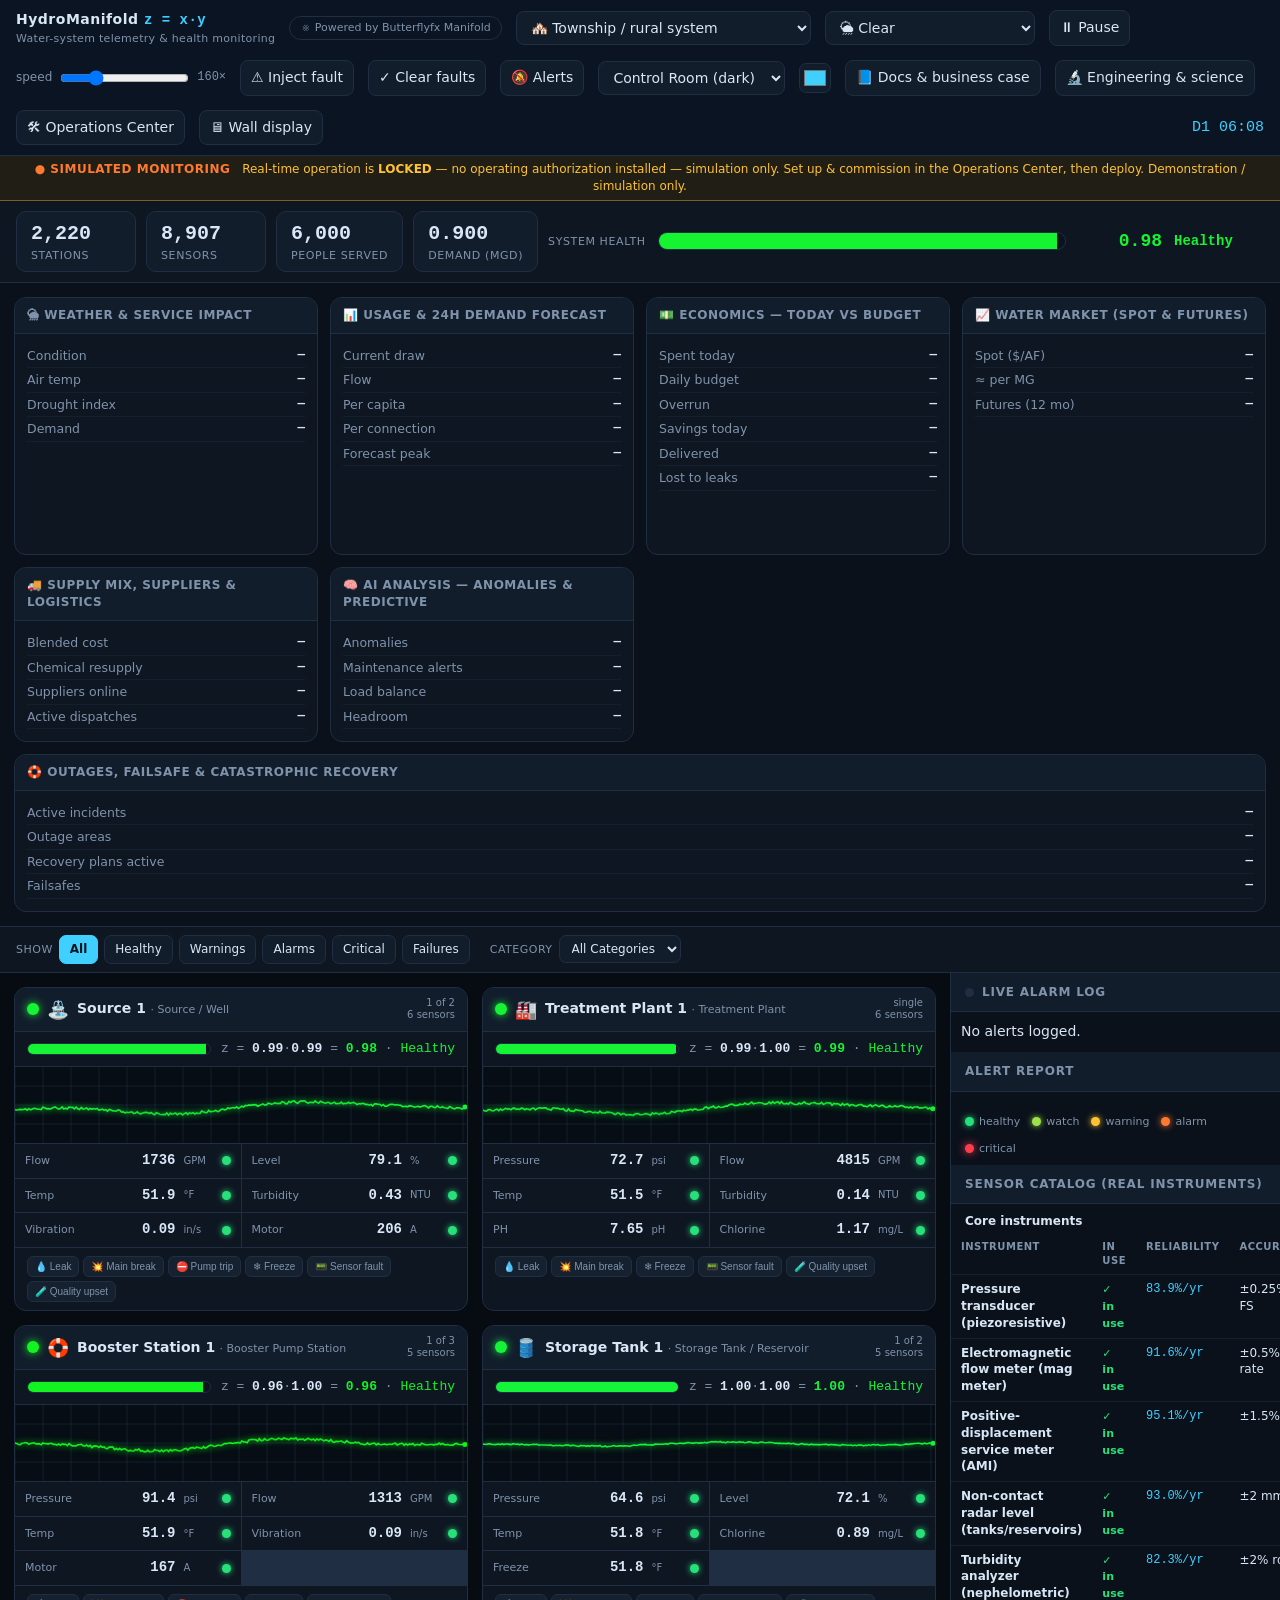
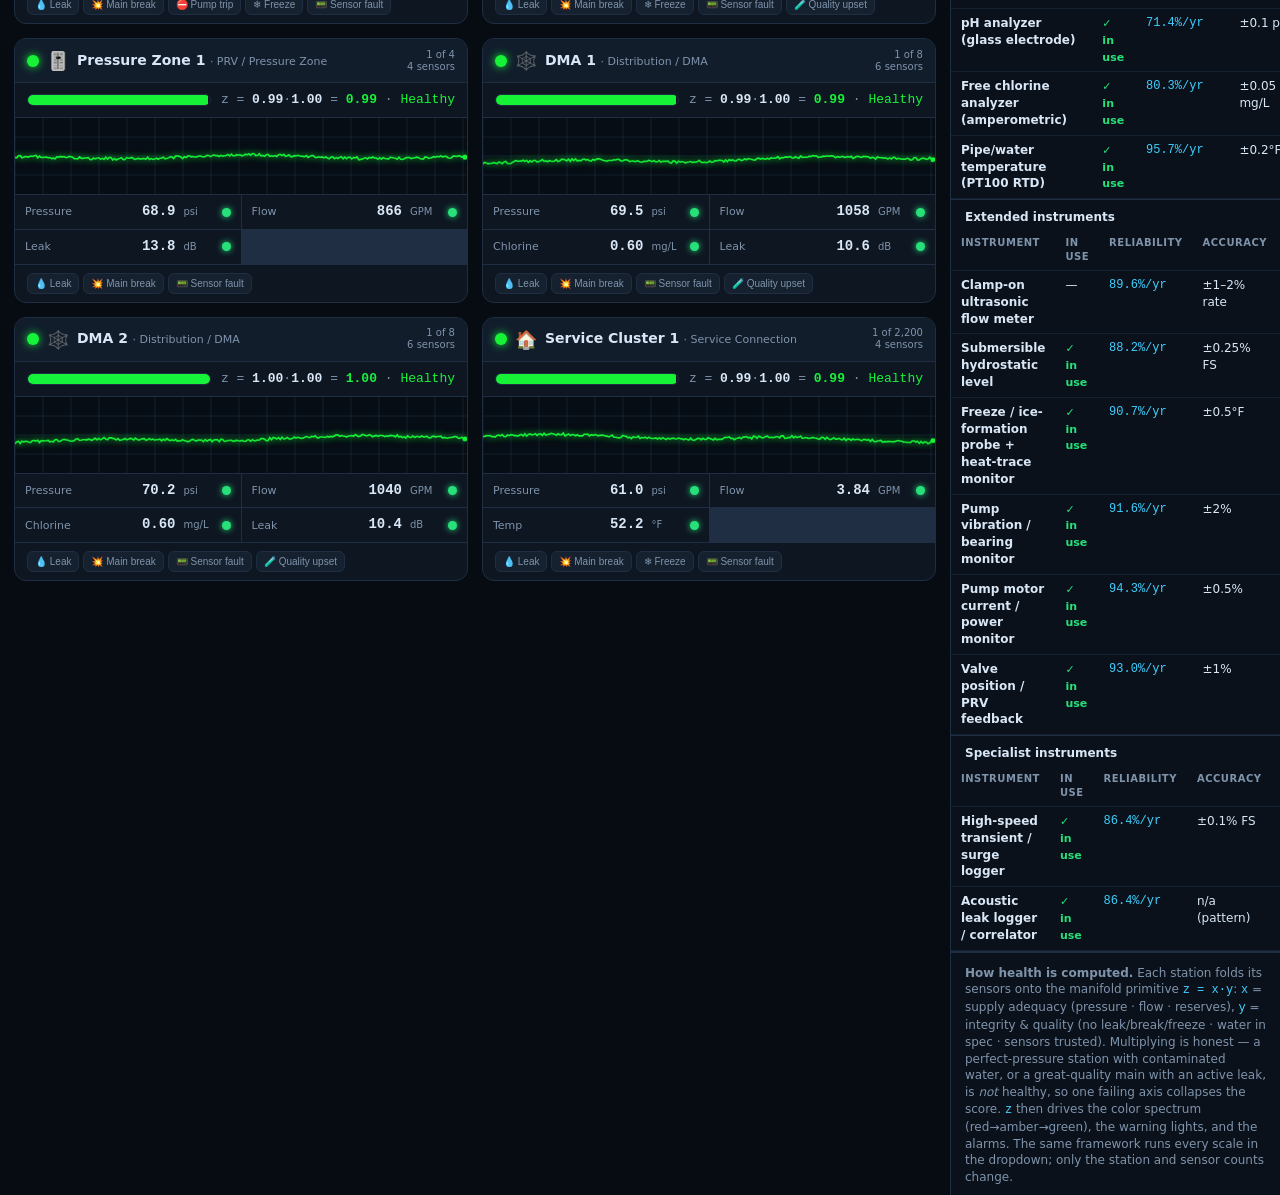
==== index.html @ 540347ca "Initial commit — HydroManifold (The Conduit) water-system platform Water-system telemetry, health mo" ====
<!DOCTYPE html>
<html lang="en">

<head>
  <meta charset="UTF-8">
  <meta name="viewport" content="width=device-width, initial-scale=1.0">
  <title>HydroManifold — Water System Telemetry &amp; Health Monitoring (z = x·y)</title>
  <meta name="description"
    content="A functional water-system monitoring simulation: real sensors, real alarm bands, EKG-style live monitors, manifold z=x·y health color spectrum, predictive ETAs, and one framework that scales from a single home to a city.">
  <link rel="stylesheet" href="styles.css">
</head>

<body>
  <div class="topbar">
    <div class="brand"><span id="brandname">HydroManifold</span> <span class="eq">z = x·y</span>
      <small>Water-system telemetry &amp; health monitoring</small>
    </div>
    <a class="poweredby" href="platform.html" title="The manifold paradigm — documentation &amp; proofs">⨳ Powered by Butterflyfx Manifold</a>
    <select id="tier" title="Scale"></select>
    <select id="weather" title="Weather scenario"></select>
    <button id="play" title="Pause / resume">⏸ Pause</button>
    <div class="speedwrap">speed
      <input type="range" id="speed" min="20" max="600" step="20" value="160">
      <span id="speedlbl" class="mono">160×</span>
    </div>
    <button id="inject" title="Inject a random fault into a station">⚠ Inject fault</button>
    <button id="clear" title="Clear all injected faults">✓ Clear faults</button>
    <button id="sound" title="Optional audible alerts (off by default)">🔕 Alerts</button>
    <select id="theme" title="Theme — make it yours"></select>
    <input type="color" id="accent" title="Accent color" style="width:32px;height:30px;padding:2px;background:var(--panel2);border:1px solid var(--edge);border-radius:7px;cursor:pointer">
    <a class="navlink" href="docs.html" target="_blank" rel="noopener">📘 Docs &amp; business case</a>
    <a class="navlink" href="engineering.html" target="_blank" rel="noopener">🔬 Engineering &amp; science</a>
    <a class="navlink" href="platform.html" target="_blank" rel="noopener">🛠 Operations Center</a>
    <button id="wall" title="Wall display (full-screen control-room view)">🖥 Wall display</button>
    <button id="wall-exit" style="display:none">✕ Exit wall</button>
    <div class="spacer"></div>
    <div class="clock mono" id="clock">D1 06:00</div>
  </div>

  <div class="demobar" id="demobar"><span class="simblink">● SIMULATED MONITORING</span> Demonstration &amp; simulation only — not connected to any real water system. Real operations require a licensed copy on your own infrastructure.</div>

  <div class="scalebar">
    <div class="scale-card"><div class="v mono" id="sc-stations">—</div><div class="l">Stations</div></div>
    <div class="scale-card"><div class="v mono" id="sc-sensors">—</div><div class="l">Sensors</div></div>
    <div class="scale-card"><div class="v mono" id="sc-pop">—</div><div class="l">People served</div></div>
    <div class="scale-card"><div class="v mono" id="sc-demand">—</div><div class="l">Demand (MGD)</div></div>
    <div class="sys-health">
      <div style="font-size:11px;color:var(--muted);text-transform:uppercase;letter-spacing:.6px">System health</div>
      <div class="bar"><div class="fill" id="sys-fill"></div></div>
      <div class="z mono" id="sys-z">—</div>
      <div id="sys-status" class="mono" style="min-width:90px;font-weight:700">—</div>
    </div>
  </div>

  <section class="ops" id="ops">
    <div class="opscard"><h4>🌦 Weather &amp; service impact</h4><div class="opbody" id="op-weather"></div></div>
    <div class="opscard"><h4>📊 Usage &amp; 24h demand forecast</h4><div class="opbody" id="op-usage"></div><canvas class="opforecast" id="op-forecast"></canvas></div>
    <div class="opscard"><h4>💵 Economics — today vs budget</h4><div class="opbody" id="op-econ"></div></div>
    <div class="opscard"><h4>📈 Water market (spot &amp; futures)</h4><div class="opbody" id="op-market"></div></div>
    <div class="opscard"><h4>🚚 Supply mix, suppliers &amp; logistics</h4><div class="opbody" id="op-supply"></div></div>
    <div class="opscard"><h4>🧠 AI analysis — anomalies &amp; predictive</h4><div class="opbody" id="op-ai"></div></div>
    <div class="opscard wide"><h4>🛟 Outages, failsafe &amp; catastrophic recovery</h4><div class="opbody" id="op-recovery"></div></div>
  </section>

  <div class="critbanner" id="critbanner"></div>

  <div class="filterbar" id="filterbar">
    <span class="flt-lbl">Show</span>
    <button class="fbtn on" data-status="all">All</button>
    <button class="fbtn" data-status="healthy">Healthy</button>
    <button class="fbtn" data-status="warning">Warnings</button>
    <button class="fbtn" data-status="alarm">Alarms</button>
    <button class="fbtn" data-status="critical">Critical</button>
    <button class="fbtn" data-status="failures">Failures</button>
    <span class="flt-lbl" style="margin-left:14px">Category</span>
    <select id="flt-cat"></select>
    <span class="warnack" id="warnack"></span>
  </div>

  <div class="wrap">
    <div class="stations" id="stations"></div>

    <aside class="side">
      <h3><span class="alarm-blink" id="alarm-blink"></span>Live alarm log</h3>
      <div class="alarms" id="alarms"></div>

      <h3>Alert report</h3>
      <div class="alertreport" id="alertreport"></div>

      <div class="legend">
        <span><i class="dot s-healthy"></i>healthy</span>
        <span><i class="dot s-watch"></i>watch</span>
        <span><i class="dot s-warning"></i>warning</span>
        <span><i class="dot s-alarm"></i>alarm</span>
        <span><i class="dot s-critical"></i>critical</span>
      </div>

      <h3>Sensor catalog (real instruments)</h3>
      <div class="catalog" id="catalog"></div>

      <div class="explain">
        <b>How health is computed.</b> Each station folds its sensors onto the manifold
        primitive <code>z = x·y</code>: <code>x</code> = supply adequacy (pressure · flow · reserves),
        <code>y</code> = integrity &amp; quality (no leak/break/freeze · water in spec · sensors trusted).
        Multiplying is honest — a perfect-pressure station with contaminated water, or a great-quality main
        with an active leak, is <i>not</i> healthy, so one failing axis collapses the score. <code>z</code>
        then drives the color spectrum (red→amber→green), the warning lights, and the alarms. The same
        framework runs every scale in the dropdown; only the station and sensor counts change.
      </div>
    </aside>
  </div>

  <div class="detail-overlay" id="detail">
    <div class="detail-card">
      <div class="detail-head">
        <div><div class="detail-title" id="detail-title"></div><div class="note" id="detail-sub"></div></div>
        <div class="detail-z mono" id="detail-z"></div>
        <button class="detail-x" id="detail-x" title="Close">✕</button>
      </div>
      <div class="detail-body" id="detail-body"></div>
    </div>
  </div>

  <script src="theme.js"></script>
  <script src="license.js"></script>
  <script src="deploy.js"></script>
  <script src="platform/people.js"></script>
  <script src="sensors.js"></script>
  <script src="manifold.js"></script>
  <script src="topology.js"></script>
  <script src="engine.js"></script>
  <script src="weather.js"></script>
  <script src="forecast.js"></script>
  <script src="analysis.js"></script>
  <script src="economics.js"></script>
  <script src="ops.js"></script>
  <script src="app.js"></script>
</body>

</html>
---- styles.css ----
/* HydroManifold — control-room UI */
:root{
  --bg:#070b12; --panel:#0e1622; --panel2:#121d2c; --edge:#1f2e42;
  --txt:#d8e6f5; --muted:#7f93ab; --accent:#3fd0ff; --gridline:#13202f;
  --ok:#27e07a; --watch:#9be24a; --warn:#ffc233; --alarm:#ff7a2f; --crit:#ff3b4e;
}
*{box-sizing:border-box}
html,body{margin:0;height:100%}
body{background:var(--bg);color:var(--txt);font-family:"Segoe UI",system-ui,sans-serif;font-size:14px;line-height:1.4}
.mono{font-family:ui-monospace,"SF Mono",Consolas,monospace}

/* ── top bar ── */
.topbar{display:flex;align-items:center;gap:14px;flex-wrap:wrap;padding:10px 16px;background:var(--topbar,#0b1422);border-bottom:1px solid var(--edge);position:sticky;top:0;z-index:20}
.brand{font-weight:800;letter-spacing:.5px}
.brand .eq{color:var(--accent);font-family:ui-monospace,monospace}
.demobar{background:rgba(255,194,51,.1);border-bottom:1px solid rgba(255,194,51,.4);color:var(--warn);font-size:12px;text-align:center;padding:5px 12px}
.demobar.live{background:rgba(39,224,122,.1);border-bottom:1px solid rgba(39,224,122,.45);color:#27e07a}
.poweredby{font-size:11px;color:var(--muted);text-decoration:none;border:1px solid var(--edge);border-radius:20px;padding:3px 10px;white-space:nowrap;cursor:pointer}
.poweredby:hover{color:var(--accent);border-color:var(--accent)}
.simblink{color:var(--alarm);font-weight:800;letter-spacing:.5px;margin-right:8px;animation:simpulse 1.8s ease-in-out infinite}
@keyframes simpulse{0%,100%{opacity:1}50%{opacity:.55}}
.brand small{display:block;font-weight:400;color:var(--muted);font-size:11px;letter-spacing:.3px}
.topbar select,.topbar button{background:var(--panel2);color:var(--txt);border:1px solid var(--edge);border-radius:8px;padding:7px 10px;font:inherit;cursor:pointer}
.topbar #tier,.topbar #weather{min-width:210px}
.topbar button:hover{border-color:var(--accent)}
.topbar .navlink{background:var(--panel2);color:var(--txt);border:1px solid var(--edge);border-radius:8px;padding:7px 10px;font:inherit;text-decoration:none;cursor:pointer;white-space:nowrap}
.topbar .navlink:hover{border-color:var(--accent);color:var(--accent)}
.spacer{flex:1}
/* Wall display — full-screen control-room view: drop the chrome, keep system
   health + the station grid, enlarged. Enters browser fullscreen too. */
body.wall{background:#03070d}
body.wall .ops,body.wall .side,body.wall .demobar,body.wall .speedwrap{display:none!important}
body.wall .wrap{grid-template-columns:1fr}
body.wall .topbar{padding:8px 16px}
body.wall .topbar > *:not(.brand):not(.spacer):not(.clock):not(#wall-exit){display:none!important}
body.wall .topbar .brand{font-size:18px}
body.wall .clock{font-size:22px;font-weight:800}
body.wall .scalebar{padding:14px 18px}
body.wall .scalebar .v{font-size:22px}
body.wall .sys-health .z{font-size:30px}
body.wall .stations{grid-template-columns:repeat(auto-fill,minmax(440px,1fr));gap:20px;padding:20px}
body.wall #wall-exit{display:inline-block!important;font-size:14px}
.clock{font-family:ui-monospace,monospace;color:var(--accent);font-size:15px}
.speedwrap{display:flex;align-items:center;gap:6px;color:var(--muted);font-size:12px}

/* ── scale strip ── */
.scalebar{display:flex;flex-wrap:wrap;gap:10px;padding:10px 16px;background:var(--panel);border-bottom:1px solid var(--edge)}
.scale-card{background:var(--panel2);border:1px solid var(--edge);border-radius:10px;padding:8px 14px;min-width:120px}
.scale-card .v{font-size:20px;font-weight:800;font-family:ui-monospace,monospace}
.scale-card .l{font-size:11px;color:var(--muted);text-transform:uppercase;letter-spacing:.6px}
.sys-health{display:flex;align-items:center;gap:12px;flex:1;min-width:240px}
.sys-health .bar{flex:1;height:18px;border-radius:9px;background:#0a131e;border:1px solid var(--edge);overflow:hidden;position:relative}
.sys-health .fill{height:100%;width:50%;transition:width .4s,background .4s}
.sys-health .z{font-family:ui-monospace,monospace;font-weight:800;font-size:18px;min-width:84px;text-align:right}

/* ── operations & intelligence ── */
.ops{display:grid;grid-template-columns:repeat(auto-fill,minmax(300px,1fr));gap:12px;padding:14px;border-bottom:1px solid var(--edge);background:#0a111b}
.opscard{background:var(--panel);border:1px solid var(--edge);border-radius:12px;padding:0 0 8px;min-height:150px}
.opscard.wide{grid-column:1 / -1;min-height:120px}
.opscard h4{margin:0 0 6px;padding:9px 12px;font-size:12px;letter-spacing:.5px;text-transform:uppercase;color:var(--muted);border-bottom:1px solid var(--edge);background:var(--panel2);border-radius:12px 12px 0 0}
.opbody{padding:4px 12px;font-size:12.5px;min-height:96px}
.opbody .kv{display:flex;justify-content:space-between;gap:10px;padding:3px 0;border-bottom:1px solid var(--gridline)}
.opbody .kv .k{color:var(--muted)}
.opbody .kv .v{font-family:ui-monospace,monospace;font-weight:700}
.opbody .row{padding:3px 0;border-bottom:1px solid var(--gridline);display:flex;gap:8px;align-items:baseline}
.opbody .row .tag{font-family:ui-monospace,monospace;font-size:10px;padding:1px 5px;border-radius:5px;background:#15212f;color:var(--accent);flex:0 0 auto}
.opbody .muted{color:var(--muted)}
.opbody .good{color:var(--ok)} .opbody .warn{color:var(--warn)} .opbody .bad{color:var(--alarm)} .opbody .crit{color:var(--crit)}
.opbody table{width:100%;border-collapse:collapse;font-size:11.5px}
.opbody td{padding:3px 4px;border-bottom:1px solid var(--gridline)}
.opbody td.mono{font-family:ui-monospace,monospace}
.opforecast{display:block;width:100%;height:70px;margin-top:6px}
.rec-step{display:grid;grid-template-columns:88px 56px 1fr;gap:8px;padding:3px 0;border-bottom:1px solid var(--gridline);font-size:11.5px;align-items:baseline}
.rec-step .st{font-family:ui-monospace,monospace;font-weight:700}
.rec-step .st.done{color:var(--ok)} .rec-step .st.pend{color:var(--warn)}
.rec-head{font-weight:700;margin-top:6px;color:var(--alarm)}

/* ── layout ── */
.wrap{display:grid;grid-template-columns:1fr 330px;gap:0}
@media(max-width:1100px){.wrap{grid-template-columns:1fr}}
.stations{padding:14px;display:grid;grid-template-columns:repeat(auto-fill,minmax(340px,1fr));gap:14px;align-content:start}
.side{border-left:1px solid var(--edge);background:#0a111b;min-height:100%}
@media(max-width:1100px){.side{border-left:none;border-top:1px solid var(--edge)}}

/* ── station panel ── */
.station{background:var(--panel);border:1px solid var(--edge);border-radius:12px;overflow:hidden;position:relative}
.station .hd{display:flex;align-items:center;gap:8px;padding:9px 12px;border-bottom:1px solid var(--edge);background:var(--panel2)}
.station .hd .icon{font-size:18px}
.station .hd .nm{font-weight:700}
.station .hd .role{font-size:11px;color:var(--muted)}
.station .hd .rep{margin-left:auto;font-size:10px;color:var(--muted);text-align:right;line-height:1.2}
.led{width:12px;height:12px;border-radius:50%;background:var(--ok);box-shadow:0 0 8px var(--ok);flex:0 0 auto}
.healthstrip{display:flex;align-items:center;gap:10px;padding:8px 12px}
.healthstrip .hbar{flex:1;height:12px;border-radius:7px;background:#0a131e;border:1px solid var(--edge);overflow:hidden}
.healthstrip .hfill{height:100%;width:50%}
.healthstrip .hz{font-family:ui-monospace,monospace;font-size:13px;min-width:128px;color:var(--muted);font-variant-numeric:tabular-nums}
.healthstrip .hz b{color:var(--txt)}

/* EKG */
.ekg{display:block;width:100%;height:78px;background:#060d14;border-top:1px solid var(--edge);border-bottom:1px solid var(--edge)}

/* readouts */
.reads{display:grid;grid-template-columns:1fr 1fr;gap:1px;background:var(--edge)}
/* Fixed positions so fast-changing values update in place and never bounce:
   label | value (fixed width, right-aligned, equal-width digits) | unit (fixed) | dot */
.read{background:var(--panel);padding:7px 10px;display:grid;grid-template-columns:1fr 62px 30px 9px;align-items:center;gap:8px}
.read .rl{font-size:11px;color:var(--muted);text-transform:capitalize;min-width:0;overflow:hidden;text-overflow:ellipsis;white-space:nowrap}
.read .rv{font-family:ui-monospace,monospace;font-weight:700;text-align:right;font-variant-numeric:tabular-nums}
.read .ru{font-size:10px;color:var(--muted)}
.dot{width:9px;height:9px;border-radius:50%;flex:0 0 auto}
.s-healthy{background:var(--ok);box-shadow:0 0 6px var(--ok)}
.s-watch{background:var(--watch);box-shadow:0 0 6px var(--watch)}
.s-warning{background:var(--warn);box-shadow:0 0 6px var(--warn)}
.s-alarm{background:var(--alarm);box-shadow:0 0 7px var(--alarm)}
.s-critical{background:var(--crit);box-shadow:0 0 9px var(--crit);animation:blink .7s steps(2) infinite}
@keyframes blink{50%{opacity:.25}}

/* per-panel predictions are hidden — warnings live in the Alerts log instead */
.predict{display:none}
.hz{white-space:nowrap;overflow:hidden;text-overflow:ellipsis}
.opbody .kv .v{white-space:nowrap}

/* clickable station panels + grid filtering */
.station.clickable{cursor:pointer}
.station.clickable:hover{border-color:var(--accent)}
.station.hidden{display:none}
.filterbar{display:flex;align-items:center;gap:6px;flex-wrap:wrap;padding:8px 16px;background:var(--panel);border-bottom:1px solid var(--edge)}
.filterbar .flt-lbl{font-size:11px;text-transform:uppercase;letter-spacing:.5px;color:var(--muted)}
.filterbar .fbtn{background:var(--panel2);color:var(--txt);border:1px solid var(--edge);border-radius:7px;padding:5px 10px;font:inherit;font-size:12px;cursor:pointer}
.filterbar .fbtn:hover{border-color:var(--accent)}
.filterbar .fbtn.on{background:var(--accent);color:#04141d;border-color:var(--accent);font-weight:700}
.filterbar #flt-cat{background:var(--panel2);color:var(--txt);border:1px solid var(--edge);border-radius:7px;padding:5px 8px;font:inherit;font-size:12px;text-transform:capitalize}
.warnack{margin-left:auto;font-size:12px;color:var(--warn);display:none}
.warnack.show{display:inline}

/* critical pop-up banner — surfaces immediately; only the 🚨 tag blinks */
.critbanner{display:none;align-items:center;gap:12px;padding:10px 16px;background:rgba(255,59,78,.16);border-bottom:2px solid var(--crit);color:var(--txt);cursor:pointer;font-size:13px}
.critbanner.on{display:flex}
.critbanner .cb-tag{font-weight:800;color:#fff;background:var(--crit);padding:3px 9px;border-radius:6px;animation:hmblink 1.2s steps(2,start) infinite}
.critbanner .cb-names{font-weight:700}
.critbanner .cb-act{color:var(--muted)}

/* live alarm-log blink + alert report */
.alarm-blink{display:inline-block;width:9px;height:9px;border-radius:50%;background:var(--edge);margin-right:8px;vertical-align:middle}
.alarm-blink.on{background:var(--crit);animation:hmblink 1s steps(2,start) infinite}
@keyframes hmblink{50%{opacity:.2}}
.alertreport{padding:4px 14px 10px;max-height:170px;overflow:auto}
.alertreport .ar-row{padding:3px 0;border-bottom:1px solid var(--gridline);font-size:12px}
.alertreport .ar-row.alarm{color:var(--alarm)}
.alertreport .ar-row.critical{color:var(--crit)}
.alertreport .ar-ok{padding:6px 0;color:var(--ok);font-size:12px}

/* single-station detail modal */
.detail-overlay{position:fixed;inset:0;background:rgba(2,6,12,.66);display:none;align-items:center;justify-content:center;z-index:60;padding:20px}
.detail-overlay.open{display:flex}
.detail-card{background:var(--panel);border:1px solid var(--edge);border-radius:14px;width:760px;max-width:96vw;max-height:88vh;overflow:auto;box-shadow:0 20px 60px rgba(0,0,0,.5)}
.detail-head{display:flex;align-items:center;gap:14px;padding:14px 18px;border-bottom:1px solid var(--edge);background:var(--panel2);position:sticky;top:0}
.detail-title{font-weight:800;font-size:16px}
.detail-z{margin-left:auto;font-weight:800;font-size:16px}
.detail-x{background:var(--panel);color:var(--txt);border:1px solid var(--edge);border-radius:7px;padding:5px 10px;cursor:pointer}
.detail-body{padding:14px 18px}
.detail-body table.dtl{width:100%;border-collapse:collapse}
.detail-body table.dtl th{text-align:right;font-size:11px;text-transform:uppercase;letter-spacing:.4px;color:var(--muted);padding:6px 10px;border-bottom:1px solid var(--edge)}
.detail-body table.dtl th:first-child{text-align:left}
.detail-body table.dtl td{text-align:right;padding:6px 10px;border-bottom:1px solid var(--gridline);font-variant-numeric:tabular-nums}
.detail-body table.dtl td.dl{text-align:left;text-transform:capitalize;color:var(--muted)}
.detail-body table.dtl td.du{color:var(--muted);font-size:11px}
.detail-body .dtl-sub{margin:14px 0 6px;font-size:11px;text-transform:uppercase;letter-spacing:.5px;color:var(--muted)}
.detail-body .dtl-adv{display:flex;flex-direction:column;gap:4px;max-height:140px;overflow:auto}
.detail-body .adv{padding:5px 8px;border-left:3px solid var(--warn);background:var(--panel2);border-radius:0 6px 6px 0;font-size:12px}
.detail-body .adv.alarm{border-left-color:var(--alarm)}
.detail-body .adv.critical{border-left-color:var(--crit)}
.detail-body .adv-ok{color:var(--ok);font-size:12px;padding:4px 0}

.faultbtns{display:flex;flex-wrap:wrap;gap:4px;padding:8px 12px;border-top:1px solid var(--edge)}
.faultbtns button{font-size:10px;padding:4px 7px;background:#15212f;color:var(--muted);border:1px solid var(--edge);border-radius:6px;cursor:pointer}
.faultbtns button:hover{color:var(--txt);border-color:var(--alarm)}

.station.crit{border-color:var(--crit);box-shadow:0 0 0 1px var(--crit) inset, 0 0 22px rgba(255,59,78,.18)}
.station.alarm{border-color:var(--alarm)}

/* ── side: alarms + catalog ── */
.side h3{margin:0;padding:11px 14px;font-size:12px;letter-spacing:.8px;text-transform:uppercase;color:var(--muted);border-bottom:1px solid var(--edge);background:var(--panel2)}
.alarms{max-height:42vh;overflow:auto}
.alarm-row{display:grid;grid-template-columns:64px 1fr;gap:8px;padding:7px 14px;border-bottom:1px solid var(--gridline);font-size:12px}
.alarm-row .t{font-family:ui-monospace,monospace;color:var(--muted)}
.alarm-row .m b{display:block;font-size:11px;color:var(--muted);font-weight:600}
.alarm-row.warning{border-left:3px solid var(--warn)}
.alarm-row.alarm{border-left:3px solid var(--alarm)}
.alarm-row.critical{border-left:3px solid var(--crit)}
.alarm-row.info{border-left:3px solid var(--accent)}

.catalog{font-size:12px}
.catalog table{width:100%;border-collapse:collapse}
.catalog th,.catalog td{text-align:left;padding:6px 10px;border-bottom:1px solid var(--gridline);vertical-align:top}
.catalog th{color:var(--muted);font-size:10px;text-transform:uppercase;letter-spacing:.5px}
.catalog td.n{font-weight:600}
.catalog td.mono{color:var(--accent)}
/* licensing tiers */
.cat-grp{border-bottom:1px solid var(--edge)}
.cat-h{padding:9px 14px 4px;font-size:12px}.cat-h b{color:var(--txt)}
.cat-note{font-size:10.5px;color:var(--muted);margin-left:6px}.cat-note.inc{color:var(--ok)}
.catalog .inc{color:var(--ok);font-size:11px;font-weight:600}
.catalog .lic{color:var(--gold);font-size:11px;font-weight:600;white-space:nowrap}
.catalog tr.optrow td.n{color:var(--muted)}

.explain{padding:12px 14px;font-size:12px;color:var(--muted);border-top:1px solid var(--edge)}
.explain code{color:var(--accent)}
.legend{display:flex;gap:12px;flex-wrap:wrap;padding:8px 14px;font-size:11px;color:var(--muted)}
.legend span{display:inline-flex;align-items:center;gap:5px}
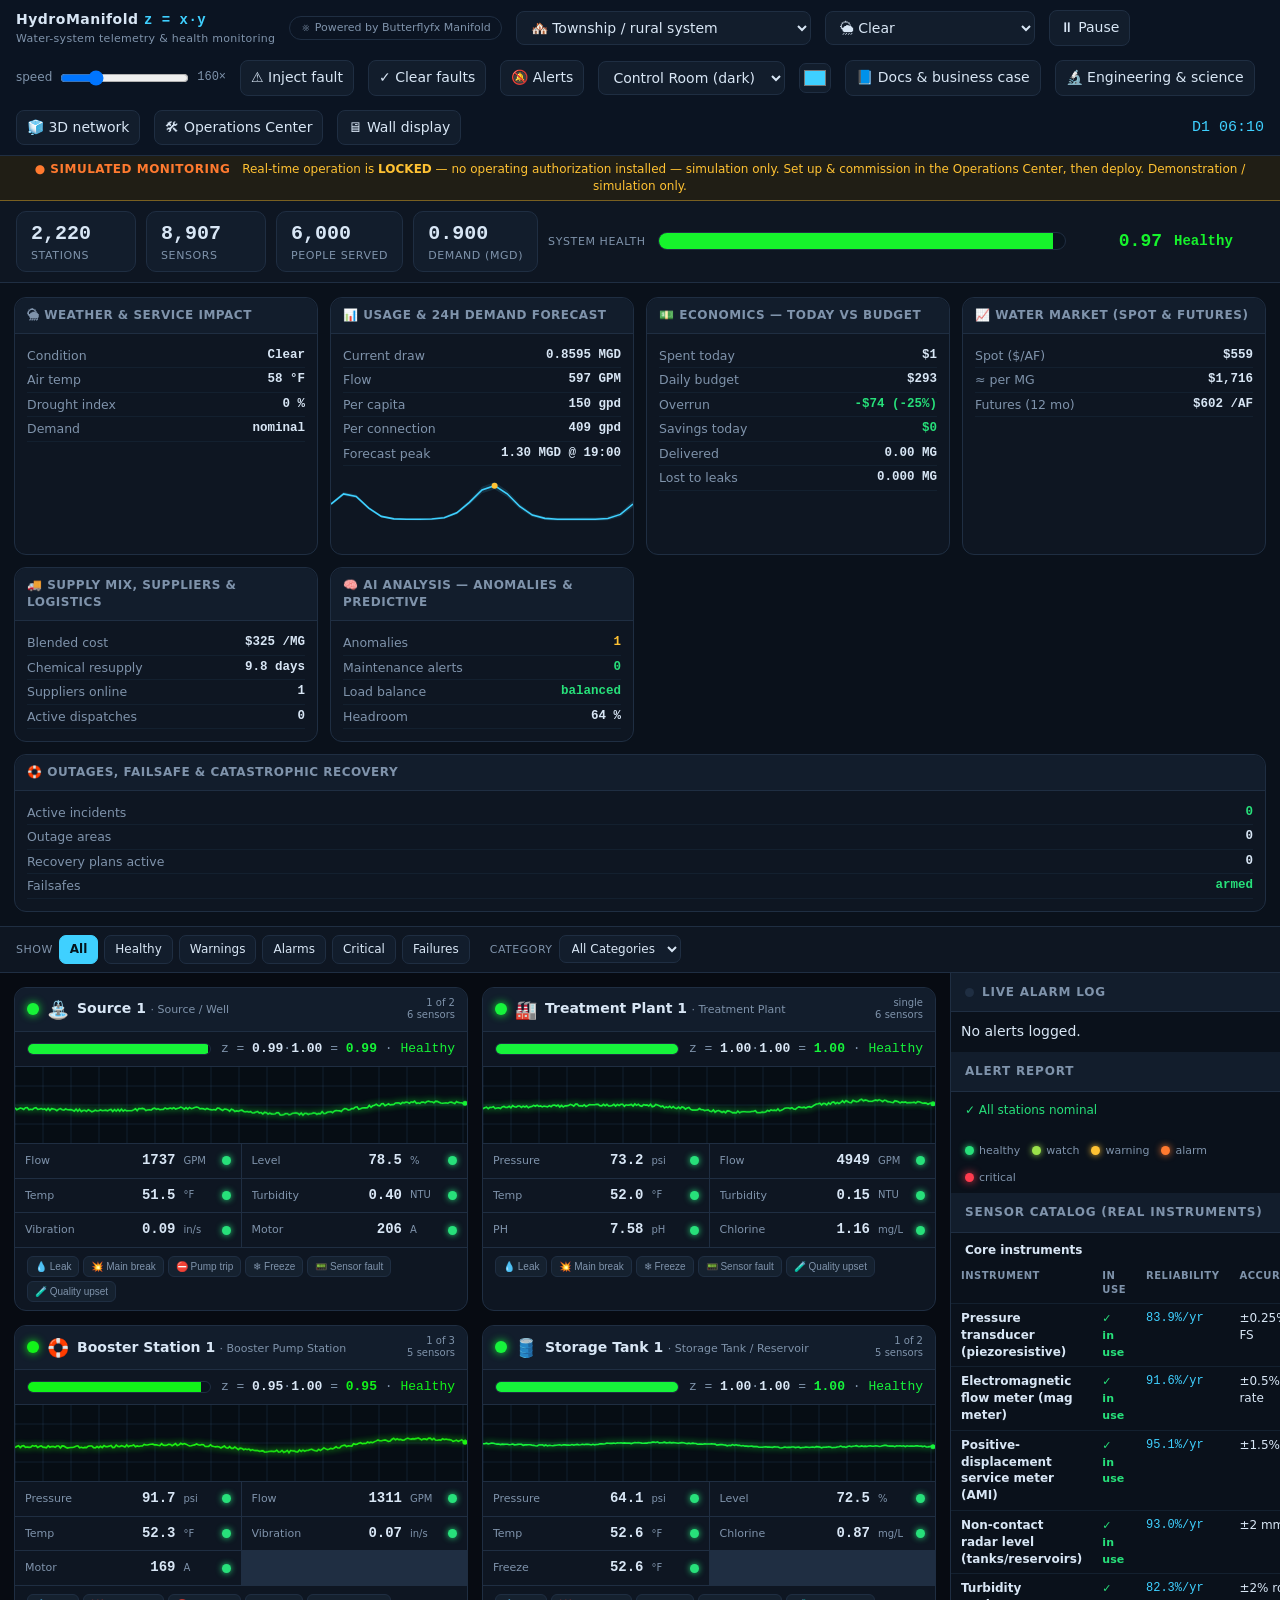
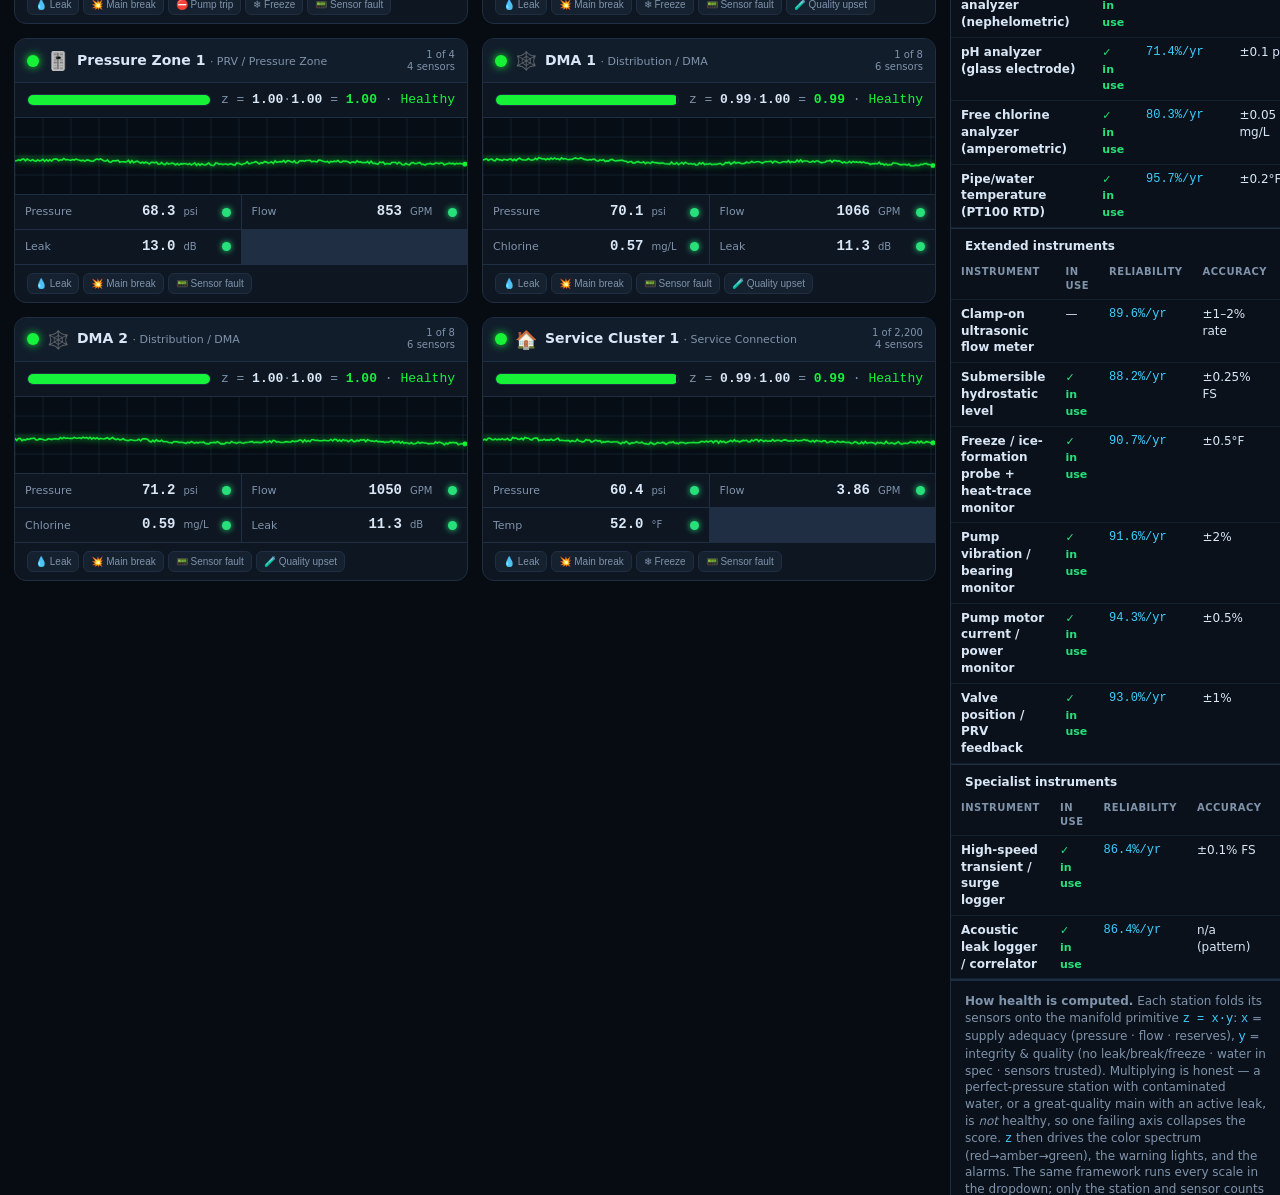
==== commit d4f7bfe4: "Add schema-built 3D water-network health view (/network) Dependency-free canvas 3D renderer (orbit/z" ====
--- a/index.html
+++ b/index.html
@@ -30,6 +30,7 @@
     <input type="color" id="accent" title="Accent color" style="width:32px;height:30px;padding:2px;background:var(--panel2);border:1px solid var(--edge);border-radius:7px;cursor:pointer">
     <a class="navlink" href="docs.html" target="_blank" rel="noopener">📘 Docs &amp; business case</a>
     <a class="navlink" href="engineering.html" target="_blank" rel="noopener">🔬 Engineering &amp; science</a>
+    <a class="navlink" href="network3d.html">🧊 3D network</a>
     <a class="navlink" href="platform.html" target="_blank" rel="noopener">🛠 Operations Center</a>
     <button id="wall" title="Wall display (full-screen control-room view)">🖥 Wall display</button>
     <button id="wall-exit" style="display:none">✕ Exit wall</button>
